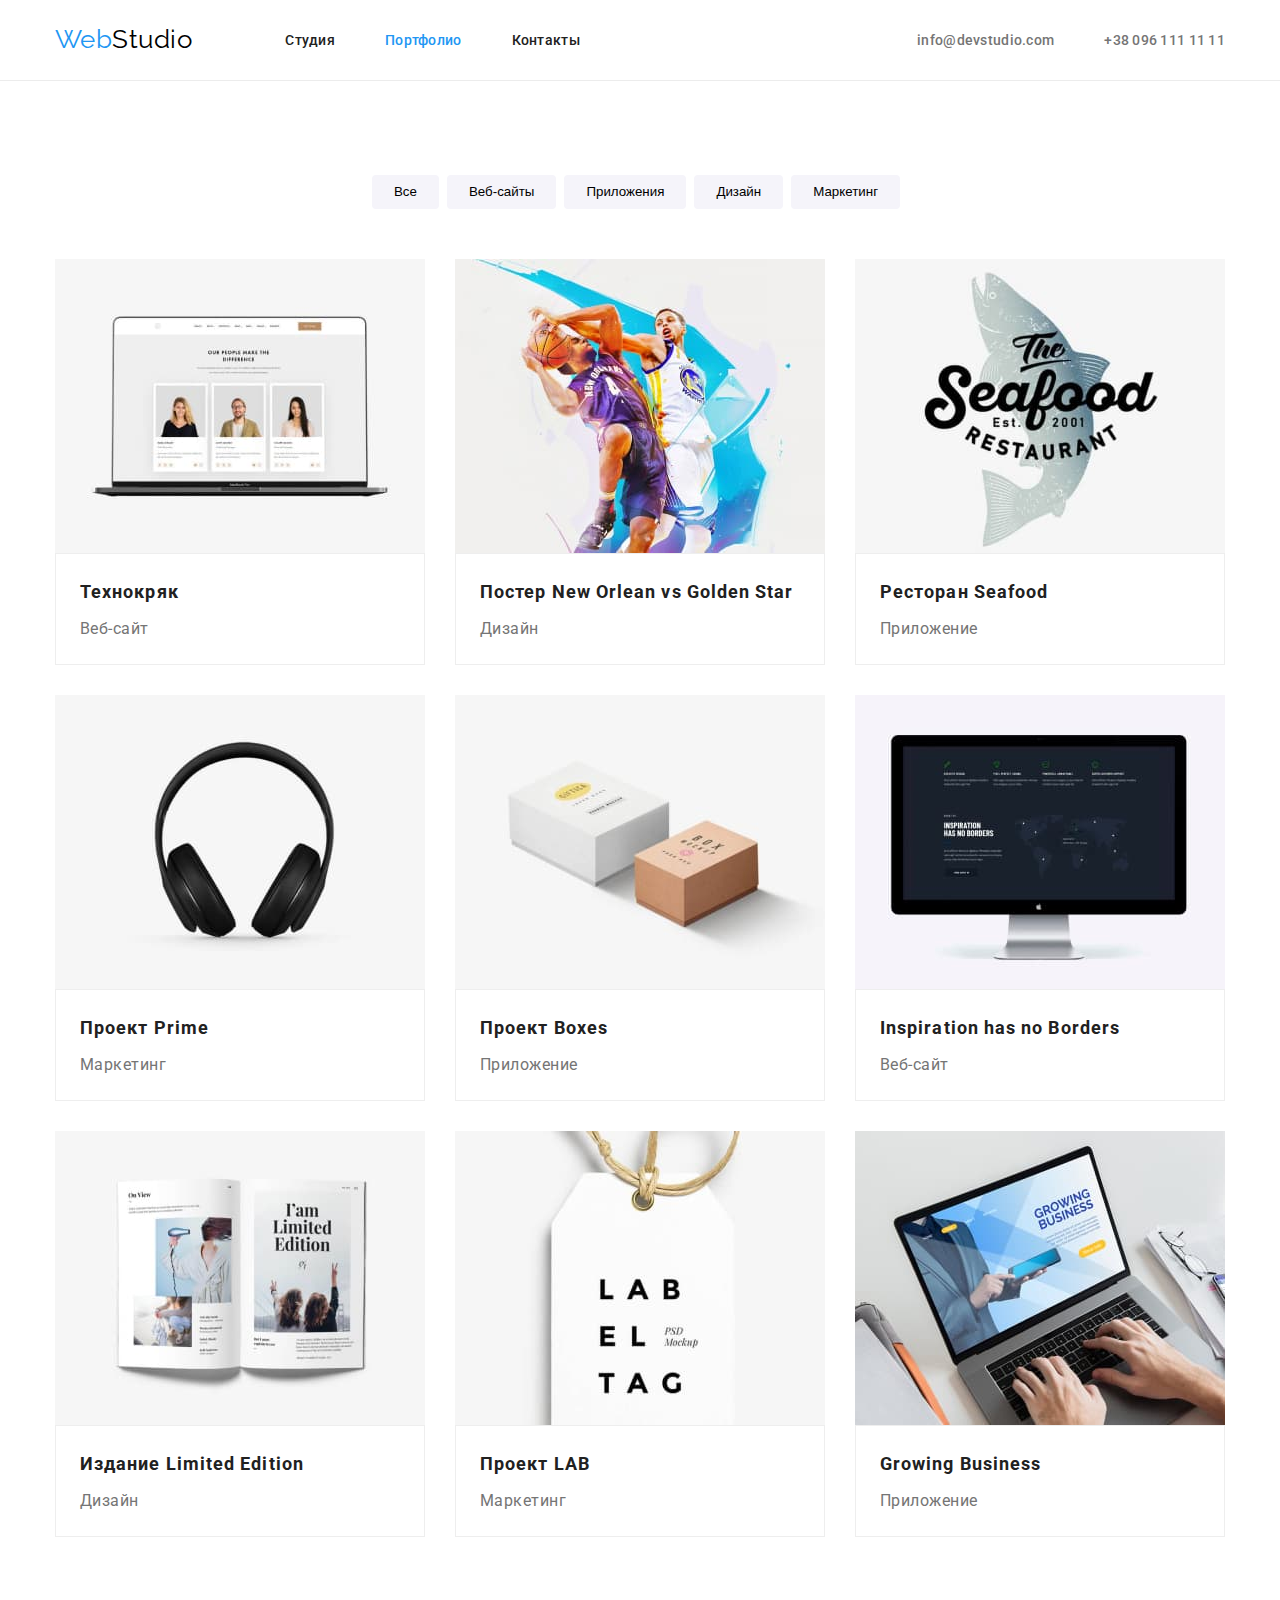
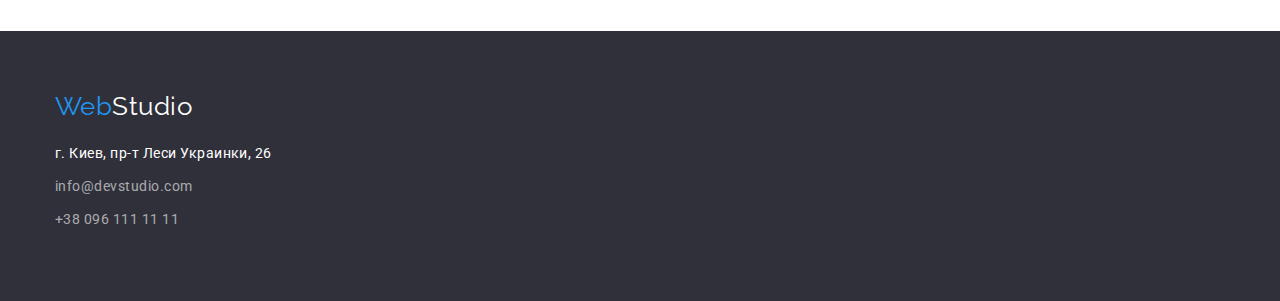
==== portfolio.html @ f5a80847 "copy-hw-03" ====
<!DOCTYPE html>
<html lang="ru">

<head>
    <meta charset="UTF-8">
    <meta http-equiv="X-UA-Compatible" content="IE=edge">
    <meta name="viewport" content="width=device-width, initial-scale=1.0">
    <title>WebStudio Портфолио</title>
    <link rel="preconnect" href="https://fonts.gstatic.com">
    <link
        href="https://fonts.googleapis.com/css2?family=Raleway:wght@700&family=Roboto:wght@400;500;700;900&display=swap"
        rel="stylesheet">
    <link rel="stylesheet" href="https://cdnjs.cloudflare.com/ajax/libs/modern-normalize/1.0.0/modern-normalize.min.css"
        integrity="sha512-ISS7cAi1PEhQ8jnbJpJZMd29NlhNj4AWYyLOSp2CE/CsHxTCu+r+t0D2yoJudVrd0/8fTVPUVDzY5Tvli75u/g=="
        crossorigin="anonymous" />
    <link rel="stylesheet" href="./css/styles.css">
</head>

<body>
    <header class="white-bg page-header">
        <div class="container">
            <div class="page-top">
                <a class="logo " href="./index.html"><span class="l1">Web</span><span class="l2">Studio</span></a>
                <nav class="">
                    <ul class="list menu">
                        <li class="item"><a class="nav" href="./index.html">Студия</a></li>
                        <li class="item"><a class="nav select" href="./portfolio.html">Портфолио</a></li>
                        <li class="item"><a class="nav" href="">Контакты</a></li>
                    </ul>
                </nav>
                <ul class="list contacts-list ">
                    <li class="item">
                        <a class="links-top" href="mailto:info@devstudio.com" target="_blank">info@devstudio.com</a>
                    </li>
                    <li class="item">
                        <a class="links-top" href="tel:+380961111111" target="_blank">+38 096 111 11 11</a>
                    </li>
                </ul>
            </div>
        </div>
    </header>

    <main>
        <section class="section portfolio">
            <div class="container">
                <h1 class="visually-hidden">Фильтр Работ</h1>
                <ul class="list btn-list">
                    <li class="item"><button class="por-btn" type="button">Все</button></li>
                    <li class="item"><button class="por-btn" type="button">Веб-сайты</button></li>
                    <li class="item"><button class="por-btn" type="button">Приложения</button></li>
                    <li class="item"><button class="por-btn" type="button">Дизайн</button></li>
                    <li class="item"><button class="por-btn" type="button">Маркетинг</button></li>
                </ul>
                <ul class="list por-list1">
                    <li class="item">
                        <img src="./images/portfolio/img-01.jpg" alt="Веб-сайт: Технокряк">
                        <div class="description">
                            <h2 class="por-list1-title">Технокряк</h2>
                            <p class="por-list1-text">Веб-сайт</p>
                        </div>
                    </li>

                    <li class="item">
                        <img src="./images/portfolio/img-02.jpg" alt="Дизайн: Постер New Orlean vs Golden Star">
                        <div class="description">
                            <h2 class="por-list1-title">Постер New Orlean vs Golden Star</h2>
                            <p class="por-list1-text">Дизайн</p>
                        </div>
                    </li>
                    <li class="item">
                        <img src="./images/portfolio/img-03.jpg" alt="Приложение: Ресторан Seafood">
                        <div class="description">
                            <h2 class="por-list1-title">Ресторан Seafood</h2>
                            <p class="por-list1-text">Приложение</p>
                        </div>
                    </li>
                    <li class="item">
                        <img src="./images/portfolio/img-04.jpg" alt="Маркетинг: Проект Prime">
                        <div class="description">
                            <h2 class="por-list1-title">Проект Prime</h2>
                            <p class="por-list1-text">Маркетинг</p>
                        </div>
                    </li>
                    <li class="item">
                        <img src="./images/portfolio/img-05.jpg" alt="Приложение: Проект Boxes">
                        <div class="description">
                            <h2 class="por-list1-title">Проект Boxes</h2>
                            <p class="por-list1-text">Приложение</p>
                        </div>
                    </li>
                    <li class="item">
                        <img src="./images/portfolio/img-06.jpg" alt="Веб-сайт: Inspiration has no Borders">
                        <div class="description">
                            <h2 class="por-list1-title">Inspiration has no Borders</h2>
                            <p class="por-list1-text">Веб-сайт</p>
                        </div>
                    </li>
                    <li class="item">
                        <img src="./images/portfolio/img-07.jpg" alt="Дизайн: Издание Limited Edition">
                        <div class="description">
                            <h2 class="por-list1-title">Издание Limited Edition</h2>
                            <p class="por-list1-text">Дизайн</p>
                        </div>
                    </li>
                    <li class="item">
                        <img src="./images/portfolio/img-08.jpg" alt="Маркетинг: Проект LAB">
                        <div class="description">
                            <h2 class="por-list1-title">Проект LAB</h2>
                            <p class="por-list1-text">Маркетинг</p>
                        </div>
                    </li>
                    <li class="item">
                        <img src="./images/portfolio/img-09.jpg" alt="Приложение: Growing Business">
                        <div class="description">
                            <h2 class="por-list1-title">Growing Business</h2>
                            <p class="por-list1-text">Приложение</p>
                        </div>
                    </li>
                </ul>
            </div>
        </section>
    </main>

    <footer class="dark-bg footer-info">
        <div class="container">
            <a class="logo-bot" href="./index.html"><span class="l1">Web</span><span class="l3">Studio</span>
            </a>
            <address>
                <ul class="list">
                    <li class="item">
                        <a class="address" href="https://goo.gl/maps/Poxogy9ZwxsRHQay8" target="_blank">г. Киев, пр-т
                            Леси
                            Украинки,
                            26</a>
                    </li>

                    <li class="item">
                        <a class="links-bot" href="mailto:info@devstudio.com" target="_blank">info@devstudio.com</a>
                    </li>

                    <li class="item">
                        <a class="links-bot" href="tel:+380961111111" target="_blank">+38 096 111 11 11</a>
                    </li>
                </ul>
            </address>
        </div>
    </footer>

</body>

</html>
---- css/styles.css ----
:root {
  --text-cl: #212121;
  --text-alt-cl: #757575;
  --text-logo-cl: #000000;
  --text-links-cl: #ffffff;
  --text-bot-links-cl: rgba(255, 255, 255, 0.6);
  --text-accent-cl: #2196f3;

  --bg-darck-cl: #2f303a;
  --bg-light-cl: #f5f4fa;
  --bg-white-cl: #ffffff;

  --border-por-box: rgba(238, 238, 238, 1);
  --border-header-box: rgba(236, 236, 236, 1);
  --shadow-item-box: 0px 1px 3px rgba(0, 0, 0, 0.12),
    0px 1px 1px rgba(0, 0, 0, 0.14), 0px 2px 1px rgba(0, 0, 0, 0.2);

  --padding-footer: 60px;
  --padding-section: 94px;
  --margin-left-li: 30px;

  --font-main: "Roboto", Arial, Helvetica, sans-serif;
  --font-logo: "Raleway", Arial, Helvetica, sans-serif;
}

body {
  font-display: optional;
  font-family: var(--font-main);
  letter-spacing: 0.03em;
  color: var(--text-cl);
}

html {
  box-sizing: border-box;
}

*,
*::before,
*::after {
  box-sizing: inherit;
  padding: 0;
  margin: 0;
}

h1,
h2,
h3,
h4,
h5,
h6,
p {
  margin: 0;
}

img {
  display: block;
  max-width: 100%;
  height: auto;
}

.logo {
  font-family: var(--font-logo);
  font-size: 26px;
  line-height: 1.19;
  text-decoration: none;
  margin-right: 93px;
  display: flex;
  align-items: center;
}

.logo-bot {
  font-family: var(--font-logo);
  font-size: 26px;
  line-height: 1.19;
  text-decoration: none;
  display: flex;
  align-items: center;
  margin-bottom: 20px;
}

.logo .l1 {
  color: var(--text-accent-cl);
}

.logo .l2 {
  color: var(--text-logo-cl);
}

.logo-bot .l1 {
  color: var(--text-accent-cl);
}

.logo-bot .l3 {
  color: var(--text-links-cl);
}

.list {
  list-style: none;
  margin: 0;
  padding-left: 0;
}

.nav {
  font-weight: 500;
  font-size: 14px;
  line-height: 1.14;
  letter-spacing: 0.02em;
  color: inherit;
  text-decoration: none;
}

.nav:active {
  color: var(--text-accent-cl);
}

.nav:hover,
.nav:focus {
  color: var(--text-accent-cl);
}

.select {
  color: var(--text-accent-cl);
}

.links-top {
  font-weight: 500;
  font-size: 14px;
  line-height: 1.14;
  letter-spacing: 0.02em;
  color: var(--text-alt-cl);
  text-decoration: none;
}

.links-top:hover,
.links-top:focus {
  color: var(--text-accent-cl);
}

.white-bg {
  background-color: var(--bg-white-cl);
}
.dark-bg {
  background-color: var(--bg-darck-cl);
}
.light-bg {
  background-color: var(--bg-light-cl);
}

.ind-title {
  font-weight: 900;
  font-size: 44px;
  line-height: 1.36;
  text-align: center;
  letter-spacing: 0.06em;
  color: var(--text-links-cl);
  text-transform: uppercase;
  margin-bottom: 30px;
}

.white-space {
  white-space: nowrap;
}

.ind-btn {
  border: none;
  border-radius: 4px;
  font-weight: 700;
  line-height: 1.88;
  display: flex;
  text-align: center;
  letter-spacing: 0.06em;
  color: var(--text-links-cl);
  background-color: var(--text-accent-cl);
  cursor: pointer;
  padding: 10px 32px;
  margin-left: auto;
  margin-right: auto;
}

.ind-list1-title {
  margin-bottom: 10px;
  font-weight: 700;
  font-size: 14px;
  line-height: 1.14;
  text-transform: uppercase;
}

.ind-list1-text {
  font-size: 14px;
  line-height: 1.71;
  color: var(--text-alt-cl);
}

.ind-headline {
  font-size: 36px;
  line-height: 1.17;
  text-align: center;
  font-weight: 700;
  margin-bottom: 50px;
}

.ind-list2-title {
  font-weight: 500;
  font-size: 16px;
  line-height: 1.19;
  text-align: center;
  letter-spacing: 0.03em;
  margin-bottom: 10px;
}

.ind-list2-text {
  line-height: 1.19;
  font-size: 16px;
  text-align: center;
  letter-spacing: 0.03em;
  color: var(--text-alt-cl);
}

.visually-hidden {
  position: absolute !important;
  clip: rect(1px 1px 1px 1px);
  clip: rect(1px, 1px, 1px, 1px);
  padding: 0 !important;
  border: 0 !important;
  height: 1px !important;
  width: 1px !important;
  overflow: hidden;
}

.por-btn {
  border: none;
  border-radius: 4px;
  font-weight: 500;
  text-align: center;
  line-height: 1.63;
  background-color: var(--bg-light-cl);
  cursor: pointer;
  padding: 6px 22px;
}

.por-btn:hover,
.por-btn:focus {
  background-color: var(--text-accent-cl);
  color: var(--text-links-cl);
}

.por-list1-title {
  font-weight: 700;
  font-size: 18px;
  line-height: 2;
  letter-spacing: 0.06em;
  margin-bottom: 4px;
}

.por-list1-text {
  font-size: 16px;
  line-height: 1.88;
  letter-spacing: 0.03em;
  color: var(--text-alt-cl);
}

.address {
  font-style: normal;
  font-size: 14px;
  line-height: 1.71;
  color: var(--text-links-cl);
  text-decoration: none;
}

.address:hover,
.address:focus {
  color: var(--text-accent-cl);
}

.links-bot {
  font-style: normal;
  font-size: 14px;
  line-height: 1.71;
  color: var(--text-bot-links-cl);
  text-decoration: none;
}

.links-bot:hover,
.links-bot:focus {
  color: var(--text-accent-cl);
}

/* hw-03 */

.container {
  width: 1200px;
  padding-left: 15px;
  padding-right: 15px;
  margin-left: auto;
  margin-right: auto;
}

.outr {
  outline: 3px solid red;
}
.outb {
  outline: 3px solid blue;
}

.page-top {
  display: flex;
  align-items: center;
}

.page-header {
  padding-top: 24px;
  padding-bottom: 25px;
  border-bottom: 1px solid var(--border-header-box);
}

.menu {
  display: flex;
  align-items: center;
}

.menu .item:not(:last-child) {
  margin-right: 50px;
}

.contacts-list {
  display: flex;
  margin-left: auto;
  padding: 0;
}

.contacts-list .item:not(:last-child) {
  margin-right: 50px;
}

.cta {
  padding-top: 200px;
  padding-bottom: 200px;
}

.section {
  padding-top: var(--padding-section);
}

/* .about {
  padding-bottom: var(--padding-section);
} */

.about-list {
  display: flex;
  flex-wrap: wrap;
  margin-left: calc(-1 * var(--margin-left-li));
}

.about-list > .item {
  flex-basis: calc(100% / 4 - var(--margin-left-li));
  margin-left: var(--margin-left-li);
}

.we-do {
  padding-bottom: var(--padding-section);
}

.we-do-list {
  display: flex;
  flex-wrap: wrap;
  margin-left: calc(-1 * var(--margin-left-li));
}

.we-do-list .item {
  flex-basis: calc(100% / 3 - var(--margin-left-li));
  margin-left: var(--margin-left-li);
}

.team {
  padding-bottom: var(--padding-section);
}

.team-list {
  display: flex;
  flex-wrap: wrap;
  margin-left: calc(-1 * var(--margin-left-li));
}

.team-list .item {
  flex-basis: calc(100% / 4 - var(--margin-left-li));
  margin-left: var(--margin-left-li);
  box-shadow: var(--shadow-item-box);
  border-radius: 0px 0px 4px 4px;
  overflow: hidden;
}

.team .content {
  padding-top: 30px;
  padding-bottom: 30px;
}

/* .team-list .item .item-img {
  margin-bottom: 30px;
} */

.footer-info {
  padding-top: var(--padding-footer);
  padding-bottom: var(--padding-footer);
}

address .item {
  margin-bottom: 9px;
}

.portfolio {
  padding-bottom: var(--padding-section);
}

.btn-list {
  display: flex;
  justify-content: center;
  margin-bottom: 50px;
}

.btn-list .item {
  margin-right: 8px;
}

.por-list1 {
  display: flex;
  flex-wrap: wrap;
  margin-left: calc(-1 * var(--margin-left-li));
  margin-top: calc(-1 * var(--margin-left-li));
}

.por-list1 .item {
  flex-basis: calc(100% / 3 - var(--margin-left-li));
  margin-left: var(--margin-left-li);
  margin-top: var(--margin-left-li);
}

.description {
  padding: 20px 24px;
  border: 1px solid rgba(238, 238, 238, 1);
}
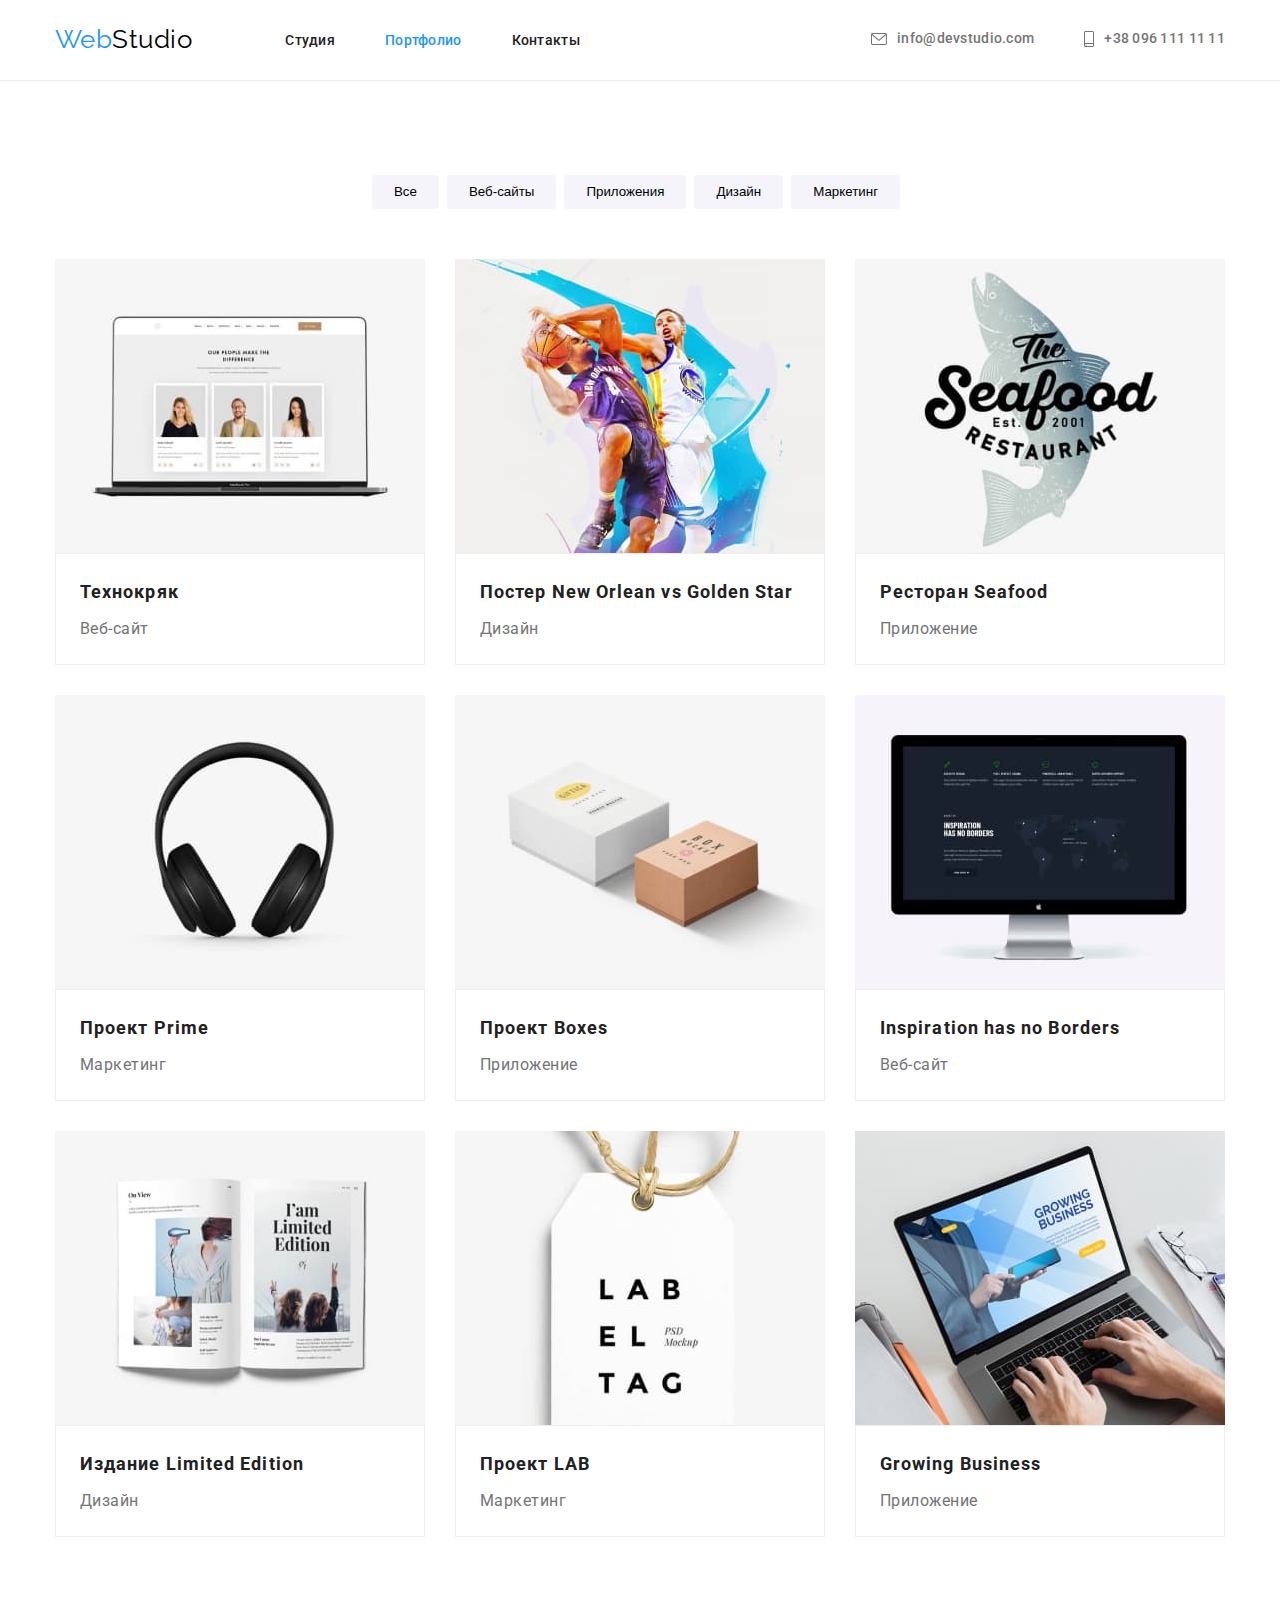
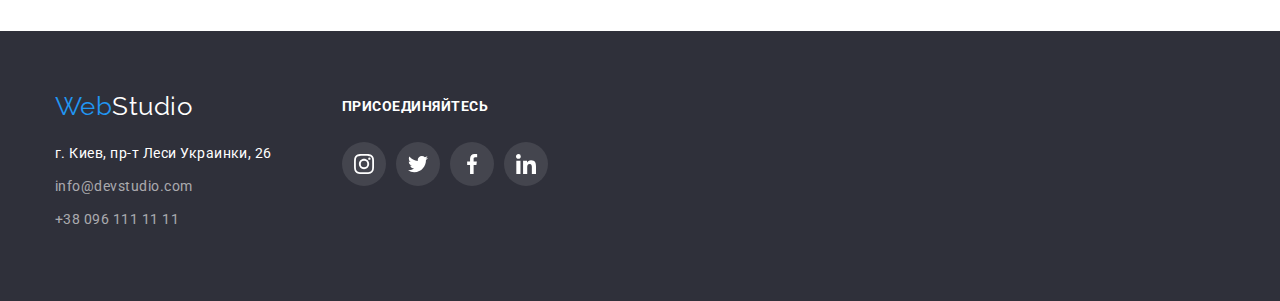
==== commit 7849f6e7: "finished hw-04" ====
--- a/portfolio.html
+++ b/portfolio.html
@@ -28,12 +28,22 @@
                         <li class="item"><a class="nav" href="">Контакты</a></li>
                     </ul>
                 </nav>
-                <ul class="list contacts-list ">
+                <ul class="list contacts-list">
                     <li class="item">
-                        <a class="links-top" href="mailto:info@devstudio.com" target="_blank">info@devstudio.com</a>
+                        <a class="links-top" href="mailto:info@devstudio.com" target="_blank" rel="noopener noreferrer">
+                            <svg class="top-icons-svg envelope" width="16" height="12">
+                                <use href="./images/icons.svg#svg-01"></use>
+                            </svg>
+                            info@devstudio.com
+                        </a>
                     </li>
                     <li class="item">
-                        <a class="links-top" href="tel:+380961111111" target="_blank">+38 096 111 11 11</a>
+                        <a class="links-top" href="tel:+380961111111" target="_blank" rel="noopener noreferrer">
+                            <svg class="top-icons-svg envelope" width="10" height="16">
+                                <use href="./images/icons.svg#svg-02"></use>
+                            </svg>
+                            +38 096 111 11 11
+                        </a>
                     </li>
                 </ul>
             </div>
@@ -52,69 +62,88 @@
                     <li class="item"><button class="por-btn" type="button">Маркетинг</button></li>
                 </ul>
                 <ul class="list por-list1">
-                    <li class="item">
-                        <img src="./images/portfolio/img-01.jpg" alt="Веб-сайт: Технокряк">
-                        <div class="description">
-                            <h2 class="por-list1-title">Технокряк</h2>
-                            <p class="por-list1-text">Веб-сайт</p>
-                        </div>
-                    </li>
-
-                    <li class="item">
-                        <img src="./images/portfolio/img-02.jpg" alt="Дизайн: Постер New Orlean vs Golden Star">
-                        <div class="description">
-                            <h2 class="por-list1-title">Постер New Orlean vs Golden Star</h2>
-                            <p class="por-list1-text">Дизайн</p>
-                        </div>
-                    </li>
-                    <li class="item">
-                        <img src="./images/portfolio/img-03.jpg" alt="Приложение: Ресторан Seafood">
-                        <div class="description">
-                            <h2 class="por-list1-title">Ресторан Seafood</h2>
-                            <p class="por-list1-text">Приложение</p>
-                        </div>
-                    </li>
-                    <li class="item">
-                        <img src="./images/portfolio/img-04.jpg" alt="Маркетинг: Проект Prime">
-                        <div class="description">
-                            <h2 class="por-list1-title">Проект Prime</h2>
-                            <p class="por-list1-text">Маркетинг</p>
-                        </div>
-                    </li>
-                    <li class="item">
-                        <img src="./images/portfolio/img-05.jpg" alt="Приложение: Проект Boxes">
-                        <div class="description">
-                            <h2 class="por-list1-title">Проект Boxes</h2>
-                            <p class="por-list1-text">Приложение</p>
-                        </div>
-                    </li>
-                    <li class="item">
-                        <img src="./images/portfolio/img-06.jpg" alt="Веб-сайт: Inspiration has no Borders">
-                        <div class="description">
-                            <h2 class="por-list1-title">Inspiration has no Borders</h2>
-                            <p class="por-list1-text">Веб-сайт</p>
-                        </div>
-                    </li>
-                    <li class="item">
-                        <img src="./images/portfolio/img-07.jpg" alt="Дизайн: Издание Limited Edition">
-                        <div class="description">
-                            <h2 class="por-list1-title">Издание Limited Edition</h2>
-                            <p class="por-list1-text">Дизайн</p>
-                        </div>
-                    </li>
-                    <li class="item">
-                        <img src="./images/portfolio/img-08.jpg" alt="Маркетинг: Проект LAB">
-                        <div class="description">
-                            <h2 class="por-list1-title">Проект LAB</h2>
-                            <p class="por-list1-text">Маркетинг</p>
-                        </div>
-                    </li>
-                    <li class="item">
-                        <img src="./images/portfolio/img-09.jpg" alt="Приложение: Growing Business">
-                        <div class="description">
-                            <h2 class="por-list1-title">Growing Business</h2>
-                            <p class="por-list1-text">Приложение</p>
-                        </div>
+                    <li class="item shadow">
+                        <a href="" class="por-links" target="_blank" rel="noopener noreferrer">
+                            <img src="./images/portfolio/img-01.jpg" alt="Веб-сайт: Технокряк">
+                            <div class="description">
+                                <h2 class="por-list1-title">Технокряк</h2>
+                                <p class="por-list1-text">Веб-сайт</p>
+                            </div>
+                        </a>
+                    </li>
+
+                    <li class="item shadow">
+                        <a href="" class="por-links" target="_blank" rel="noopener noreferrer">
+                            <img src="./images/portfolio/img-02.jpg" alt="Дизайн: Постер New Orlean vs Golden Star">
+                            <div class="description">
+                                <h2 class="por-list1-title">Постер New Orlean vs Golden Star</h2>
+                                <p class="por-list1-text">Дизайн</p>
+                            </div>
+                        </a>
+                    </li>
+                    <li class="item shadow">
+                        <a href="" class="por-links" target="_blank" rel="noopener noreferrer">
+                            <img src="./images/portfolio/img-03.jpg" alt="Приложение: Ресторан Seafood">
+                            <div class="description">
+                                <h2 class="por-list1-title">Ресторан Seafood</h2>
+                                <p class="por-list1-text">Приложение</p>
+                            </div>
+                        </a>
+                    </li>
+                    <li class="item shadow">
+                        <a href="" class="por-links" target="_blank" rel="noopener noreferrer">
+                            <img src="./images/portfolio/img-04.jpg" alt="Маркетинг: Проект Prime">
+                            <div class="description">
+                                <h2 class="por-list1-title">Проект Prime</h2>
+                                <p class="por-list1-text">Маркетинг</p>
+                            </div>
+                        </a>
+                    </li>
+                    <li class="item shadow">
+                        <a href="" class="por-links" target="_blank" rel="noopener noreferrer">
+                            <img src="./images/portfolio/img-05.jpg" alt="Приложение: Проект Boxes">
+                            <div class="description">
+                                <h2 class="por-list1-title">Проект Boxes</h2>
+                                <p class="por-list1-text">Приложение</p>
+                            </div>
+                        </a>
+                    </li>
+                    <li class="item shadow">
+                        <a href="" class="por-links" target="_blank" rel="noopener noreferrer">
+                            <img src="./images/portfolio/img-06.jpg" alt="Веб-сайт: Inspiration has no Borders">
+                            <div class="description">
+                                <h2 class="por-list1-title">Inspiration has no Borders</h2>
+                                <p class="por-list1-text">Веб-сайт</p>
+                            </div>
+                        </a>
+                    </li>
+                    <li class="item shadow">
+                        <a href="" class="por-links" target="_blank" rel="noopener noreferrer">
+                            <img src="./images/portfolio/img-07.jpg" alt="Дизайн: Издание Limited Edition">
+                            <div class="description">
+                                <h2 class="por-list1-title">Издание Limited Edition</h2>
+                                <p class="por-list1-text">Дизайн</p>
+                            </div>
+                        </a>
+                    </li>
+                    <li class="item shadow">
+
+                        <a href="" class="por-links" target="_blank" rel="noopener noreferrer">
+                            <img src="./images/portfolio/img-08.jpg" alt="Маркетинг: Проект LAB">
+                            <div class="description">
+                                <h2 class="por-list1-title">Проект LAB</h2>
+                                <p class="por-list1-text">Маркетинг</p>
+                            </div>
+                        </a>
+                    </li>
+                    <li class="item shadow">
+                        <a href="" class="por-links" target="_blank" rel="noopener noreferrer">
+                            <img src="./images/portfolio/img-09.jpg" alt="Приложение: Growing Business">
+                            <div class="description">
+                                <h2 class="por-list1-title">Growing Business</h2>
+                                <p class="por-list1-text">Приложение</p>
+                            </div>
+                        </a>
                     </li>
                 </ul>
             </div>
@@ -123,27 +152,65 @@
 
     <footer class="dark-bg footer-info">
         <div class="container">
-            <a class="logo-bot" href="./index.html"><span class="l1">Web</span><span class="l3">Studio</span>
-            </a>
-            <address>
-                <ul class="list">
-                    <li class="item">
-                        <a class="address" href="https://goo.gl/maps/Poxogy9ZwxsRHQay8" target="_blank">г. Киев, пр-т
-                            Леси
-                            Украинки,
-                            26</a>
-                    </li>
-
-                    <li class="item">
-                        <a class="links-bot" href="mailto:info@devstudio.com" target="_blank">info@devstudio.com</a>
-                    </li>
-
-                    <li class="item">
-                        <a class="links-bot" href="tel:+380961111111" target="_blank">+38 096 111 11 11</a>
-                    </li>
-                </ul>
-            </address>
+            <div class="bot-row">
+                <div class="address-bot">
+                    <a class="logo-bot" href="./index.html"><span class="l1">Web</span><span class="l3">Studio</span>
+                    </a>
+                    <address>
+                        <ul class="list address-list">
+                            <li class="item">
+                                <a class="address" href="https://goo.gl/maps/Poxogy9ZwxsRHQay8" target="_blank">г. Киев,
+                                    пр-т Леси
+                                    Украинки,
+                                    26</a>
+                            </li>
+                            <li class="item">
+                                <a class="links-bot" href="mailto:info@devstudio.com"
+                                    target="_blank">info@devstudio.com</a>
+                            </li>
+                            <li class="item">
+                                <a class="links-bot" href="tel:+380961111111" target="_blank">+38 096 111 11 11</a>
+                            </li>
+                        </ul>
+                    </address>
+                </div>
+                <div class="sm-bot">
+                    <h3 class="sm-bot-title">присоединяйтесь</h3>
+                    <ul class="list sm-bot-list">
+                        <li class="item">
+                            <a href="" class="sm-bot-links" target="_blank" rel="noopener noreferrer">
+                                <svg class="sm-bot-svg">
+                                    <use href="./images/icons.svg#sm-01"></use>
+                                </svg>
+                            </a>
+                        </li>
+                        <li class="item">
+                            <a href="" class="sm-bot-links" target="_blank" rel="noopener noreferrer">
+                                <svg class="sm-bot-svg">
+                                    <use href="./images/icons.svg#sm-02"></use>
+                                </svg>
+                            </a>
+                        </li>
+                        <li class="item">
+                            <a href="" class="sm-bot-links" target="_blank" rel="noopener noreferrer">
+                                <svg class="sm-bot-svg">
+                                    <use href="./images/icons.svg#sm-03"></use>
+                                </svg>
+                            </a>
+                        </li>
+                        <li class="item">
+                            <a href="" class="sm-bot-links" target="_blank" rel="noopener noreferrer">
+                                <svg class="sm-bot-svg">
+                                    <use href="./images/icons.svg#sm-04"></use>
+                                </svg>
+                            </a>
+                        </li>
+                    </ul>
+
+                </div>
+            </div>
         </div>
+
     </footer>
 
 </body>
--- a/css/styles.css
+++ b/css/styles.css
@@ -9,12 +9,19 @@
   --bg-darck-cl: #2f303a;
   --bg-light-cl: #f5f4fa;
   --bg-white-cl: #ffffff;
+  --bg-index-img: #c4c4c4;
+  --bg-about-icon: #f5f4fa;
+
+  --icons-cl: #afb1b8;
+
+  --over-index-img: rgba(47, 48, 58, 0.4);
 
   --border-por-box: rgba(238, 238, 238, 1);
   --border-header-box: rgba(236, 236, 236, 1);
   --shadow-item-box: 0px 1px 3px rgba(0, 0, 0, 0.12),
     0px 1px 1px rgba(0, 0, 0, 0.14), 0px 2px 1px rgba(0, 0, 0, 0.2);
 
+  --about-br: 4px;
   --padding-footer: 60px;
   --padding-section: 94px;
   --margin-left-li: 30px;
@@ -123,17 +130,34 @@
 }
 
 .links-top {
+  display: flex;
   font-weight: 500;
   font-size: 14px;
   line-height: 1.14;
   letter-spacing: 0.02em;
   color: var(--text-alt-cl);
   text-decoration: none;
+  align-items: center;
+}
+
+.top-icons-svg {
+  margin-right: 10px;
+  fill: var(--text-alt-cl);
 }
 
 .links-top:hover,
 .links-top:focus {
   color: var(--text-accent-cl);
+}
+
+.links-top:hover .envelope,
+.links-top:focus .envelope {
+  fill: var(--text-accent-cl);
+}
+
+.icon:hover,
+.icon:focus {
+  fill: var(--text-accent-cl);
 }
 
 .white-bg {
@@ -214,6 +238,7 @@
   text-align: center;
   letter-spacing: 0.03em;
   color: var(--text-alt-cl);
+  margin-bottom: 16px;
 }
 
 .visually-hidden {
@@ -242,6 +267,9 @@
 .por-btn:focus {
   background-color: var(--text-accent-cl);
   color: var(--text-links-cl);
+  box-shadow: 0px 3px 1px rgba(0, 0, 0, 0.1), 0px 1px 2px rgba(0, 0, 0, 0.08),
+    0px 2px 2px rgba(0, 0, 0, 0.12);
+  border-radius: 4px;
 }
 
 .por-list1-title {
@@ -259,6 +287,18 @@
   color: var(--text-alt-cl);
 }
 
+.por-links {
+  text-decoration: none;
+  color: inherit;
+  background-color: red;
+}
+
+.shadow:hover,
+.shadow:focus {
+  box-shadow: 0px 1px 1px rgba(0, 0, 0, 0.12), 0px 4px 4px rgba(0, 0, 0, 0.06),
+    1px 4px 6px rgba(0, 0, 0, 0.16);
+}
+
 .address {
   font-style: normal;
   font-size: 14px;
@@ -332,18 +372,36 @@
   margin-right: 50px;
 }
 
+.contacts-list .item {
+  display: flex;
+}
+
 .cta {
   padding-top: 200px;
   padding-bottom: 200px;
 }
 
+.cta-bg {
+  display: flex;
+  background-color: var(--bg-index-img);
+  background-image: linear-gradient(
+      var(--over-index-img),
+      var(--over-index-img)
+    ),
+    url(../images/index/cta-bg.jpg);
+  background-repeat: no-repeat, no-repeat;
+  background-position: center, center;
+  background-size: cover, cover;
+  max-width: 1600px;
+  /* min-width: 1600px;
+  min-height: 600px; */
+  margin-left: auto;
+  margin-right: auto;
+}
+
 .section {
   padding-top: var(--padding-section);
 }
-
-/* .about {
-  padding-bottom: var(--padding-section);
-} */
 
 .about-list {
   display: flex;
@@ -354,6 +412,16 @@
 .about-list > .item {
   flex-basis: calc(100% / 4 - var(--margin-left-li));
   margin-left: var(--margin-left-li);
+}
+
+.about-link {
+  display: flex;
+  justify-content: center;
+  align-items: center;
+  padding: 25px 100px;
+  background: var(--bg-light-cl);
+  border-radius: 4px;
+  margin-bottom: 30px;
 }
 
 .we-do {
@@ -394,17 +462,140 @@
   padding-bottom: 30px;
 }
 
+.clients {
+  padding-bottom: var(--padding-section);
+}
+
+.clients-links {
+  display: flex;
+  align-items: center;
+  justify-content: center;
+  border: 1px solid #afb1b8;
+  border-radius: 4px;
+  overflow: hidden;
+  padding-bottom: 16px;
+  padding-top: 16px;
+}
+
+.clients-list {
+  display: flex;
+  flex-wrap: wrap;
+  margin-left: calc(-1 * var(--margin-left-li));
+}
+
+.clients-list .item {
+  flex-basis: calc(100% / 6 - var(--margin-left-li));
+  margin-left: calc(var(--margin-left-li));
+}
+
+.clients-svg {
+  fill: #afb1b8;
+}
+
+.clients-links:focus,
+.clients-links:hover {
+  border: 1px solid var(--text-accent-cl);
+}
+
+.clients-links:focus .clients-svg,
+.clients-links:hover .clients-svg {
+  fill: var(--text-accent-cl);
+}
+
+.sm-icons {
+  display: flex;
+  justify-content: center;
+  align-items: center;
+}
+
+.sm-icons-svg {
+  width: 20px;
+  height: 20px;
+  fill: var(--icons-cl);
+}
+
+.sm-links {
+  display: flex;
+  justify-content: center;
+  align-items: center;
+  width: 44px;
+  height: 44px;
+  border-radius: 50%;
+}
+
+.sm-item:not(:last-child) {
+  margin-right: 10px;
+}
+
+.sm-links:hover,
+.sm-links:focus {
+  background: var(--text-accent-cl);
+}
+
+.sm-links:hover .sm-icons-svg,
+.sm-links:focus .sm-icons-svg {
+  fill: var(--text-links-cl);
+}
 /* .team-list .item .item-img {
   margin-bottom: 30px;
 } */
 
+.address-list .item {
+  margin-bottom: 9px;
+}
 .footer-info {
   padding-top: var(--padding-footer);
   padding-bottom: var(--padding-footer);
 }
 
-address .item {
+.footer-info address .item {
   margin-bottom: 9px;
+}
+
+.bot-row {
+  display: flex;
+}
+
+.sm-bot {
+  margin-left: 70px;
+}
+
+.sm-bot-title {
+  color: var(--text-links-cl);
+  font-weight: bold;
+  font-size: 14px;
+  line-height: 2.24;
+  text-transform: uppercase;
+  margin-bottom: 20px;
+}
+
+.sm-bot-list {
+  display: flex;
+}
+
+.sm-bot-svg {
+  fill: var(--text-links-cl);
+  width: 20px;
+  height: 20px;
+}
+
+.sm-bot-links {
+  display: flex;
+  justify-content: center;
+  align-items: center;
+  width: 44px;
+  height: 44px;
+  border-radius: 50%;
+  background-color: rgba(255, 255, 255, 0.1);
+}
+
+.sm-bot-links:hover,
+.links-bot:focus {
+  background-color: var(--text-accent-cl);
+}
+
+.sm-bot-list .item {
+  margin-right: 10px;
 }
 
 .portfolio {
